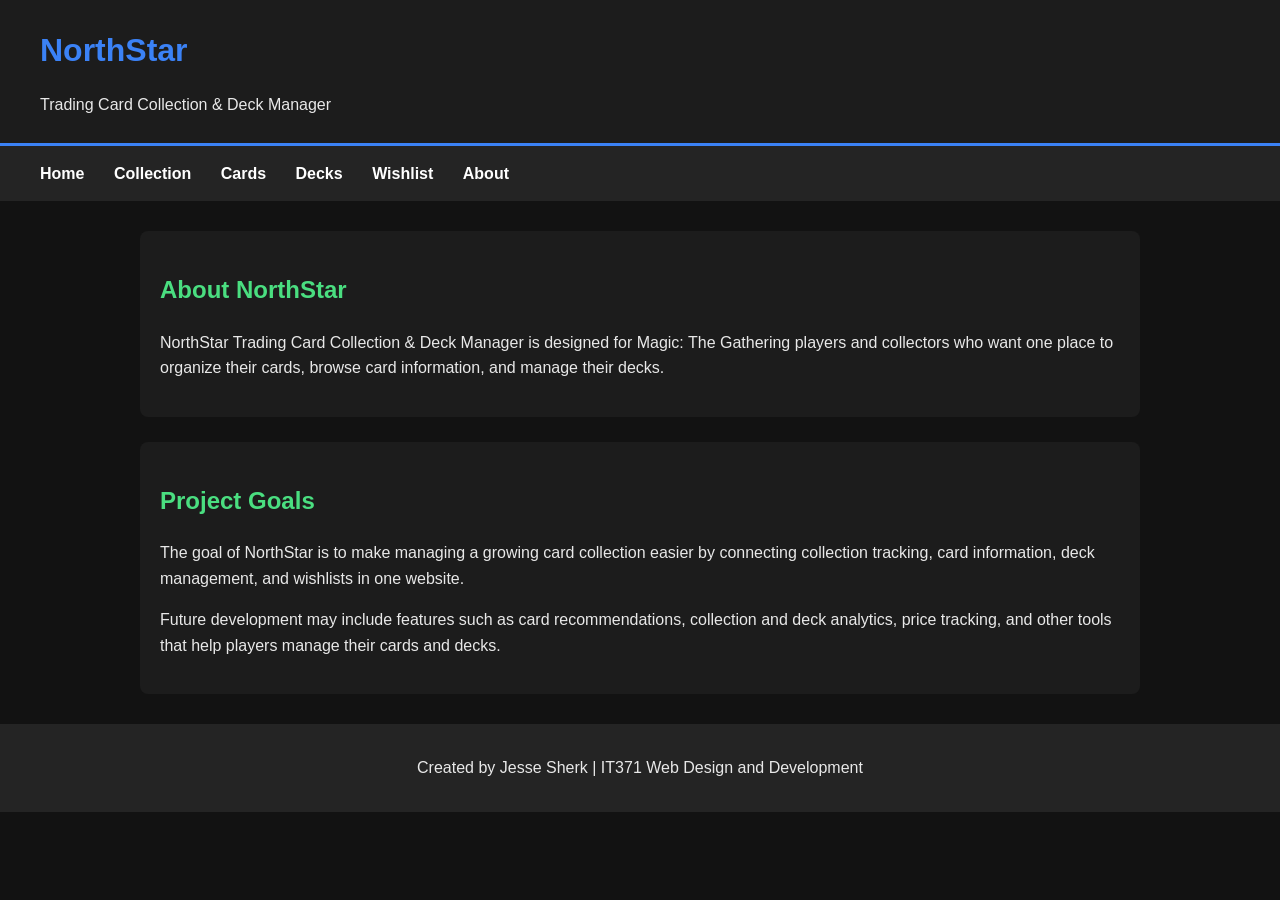
==== about.html @ 43867e19 "Add about.html for project information" ====
<!DOCTYPE html>
<html lang="en">
<head>
  <!-- Page metadata -->
  <meta charset="UTF-8">
  <meta name="viewport" content="width=device-width, initial-scale=1.0">
  <meta name="description" content="About the NorthStar Trading Card Collection and Deck Manager">
  <meta name="author" content="Jesse Sherk">
  <link rel="stylesheet" href="styles.css">
  <title>About | NorthStar</title>
</head>
<body>

  <!-- Site Header -->
  <header>
    <h1>NorthStar</h1>
    <p>Trading Card Collection &amp; Deck Manager</p>
  </header>

  <!-- Main Navigation -->
  <nav>
    <a href="index.html">Home</a>
    <a href="collection.html">Collection</a>
    <a href="cards.html">Cards</a>
    <a href="decks.html">Decks</a>
    <a href="wishlist.html">Wishlist</a>
    <a href="about.html">About</a>
  </nav>

  <!-- Main Page Content -->
  <main>
    <section>
      <h2>About NorthStar</h2>
      <p>
        NorthStar Trading Card Collection &amp; Deck Manager is designed for
        Magic: The Gathering players and collectors who want one place to
        organize their cards, browse card information, and manage their decks.
      </p>
    </section>

    <section>
      <h2>Project Goals</h2>
      <p>
        The goal of NorthStar is to make managing a growing card collection
        easier by connecting collection tracking, card information, deck
        management, and wishlists in one website.
      </p>
      <p>
        Future development may include features such as card recommendations,
        collection and deck analytics, price tracking, and other tools that
        help players manage their cards and decks.
      </p>
    </section>
  </main>

  <!-- Site Footer -->
  <footer>
    <p>Created by Jesse Sherk | IT371 Web Design and Development</p>
  </footer>

</body>
</html>
---- styles.css ----
/* NorthStar Trading Card Collection & Deck Manager */
/* IT371 Web Design and Development */

/* Main page settings */
body {
    background-color: #121212;
    color: #e8e8e8;
    font-family: Arial, Helvetica, sans-serif;
    margin: 0;
    line-height: 1.6;
}

/* Site header */
header {
    background-color: #1c1c1c;
    padding: 25px 40px;
    border-bottom: 3px solid #3b82f6;
}

header h1 {
    color: #3b82f6;
    margin: 0;
}

header p {
    margin-bottom: 0;
}

/* Navigation menu */
nav {
    background-color: #242424;
    padding: 15px 40px;
}

nav a {
    color: #ffffff;
    text-decoration: none;
    margin-right: 25px;
    font-weight: bold;
}

nav a:hover {
    color: #4ade80;
    text-decoration: underline;
}

/* Main page content */
main {
    max-width: 1000px;
    margin: 30px auto;
    padding: 0 30px;
}

h2 {
    color: #4ade80;
}

h3 {
    color: #3b82f6;
}

/* Content sections */
section {
    background-color: #1c1c1c;
    padding: 20px;
    margin-bottom: 25px;
    border-radius: 8px;
}

/* Footer */
footer {
    background-color: #242424;
    text-align: center;
    padding: 15px;
    margin-top: 30px;
}
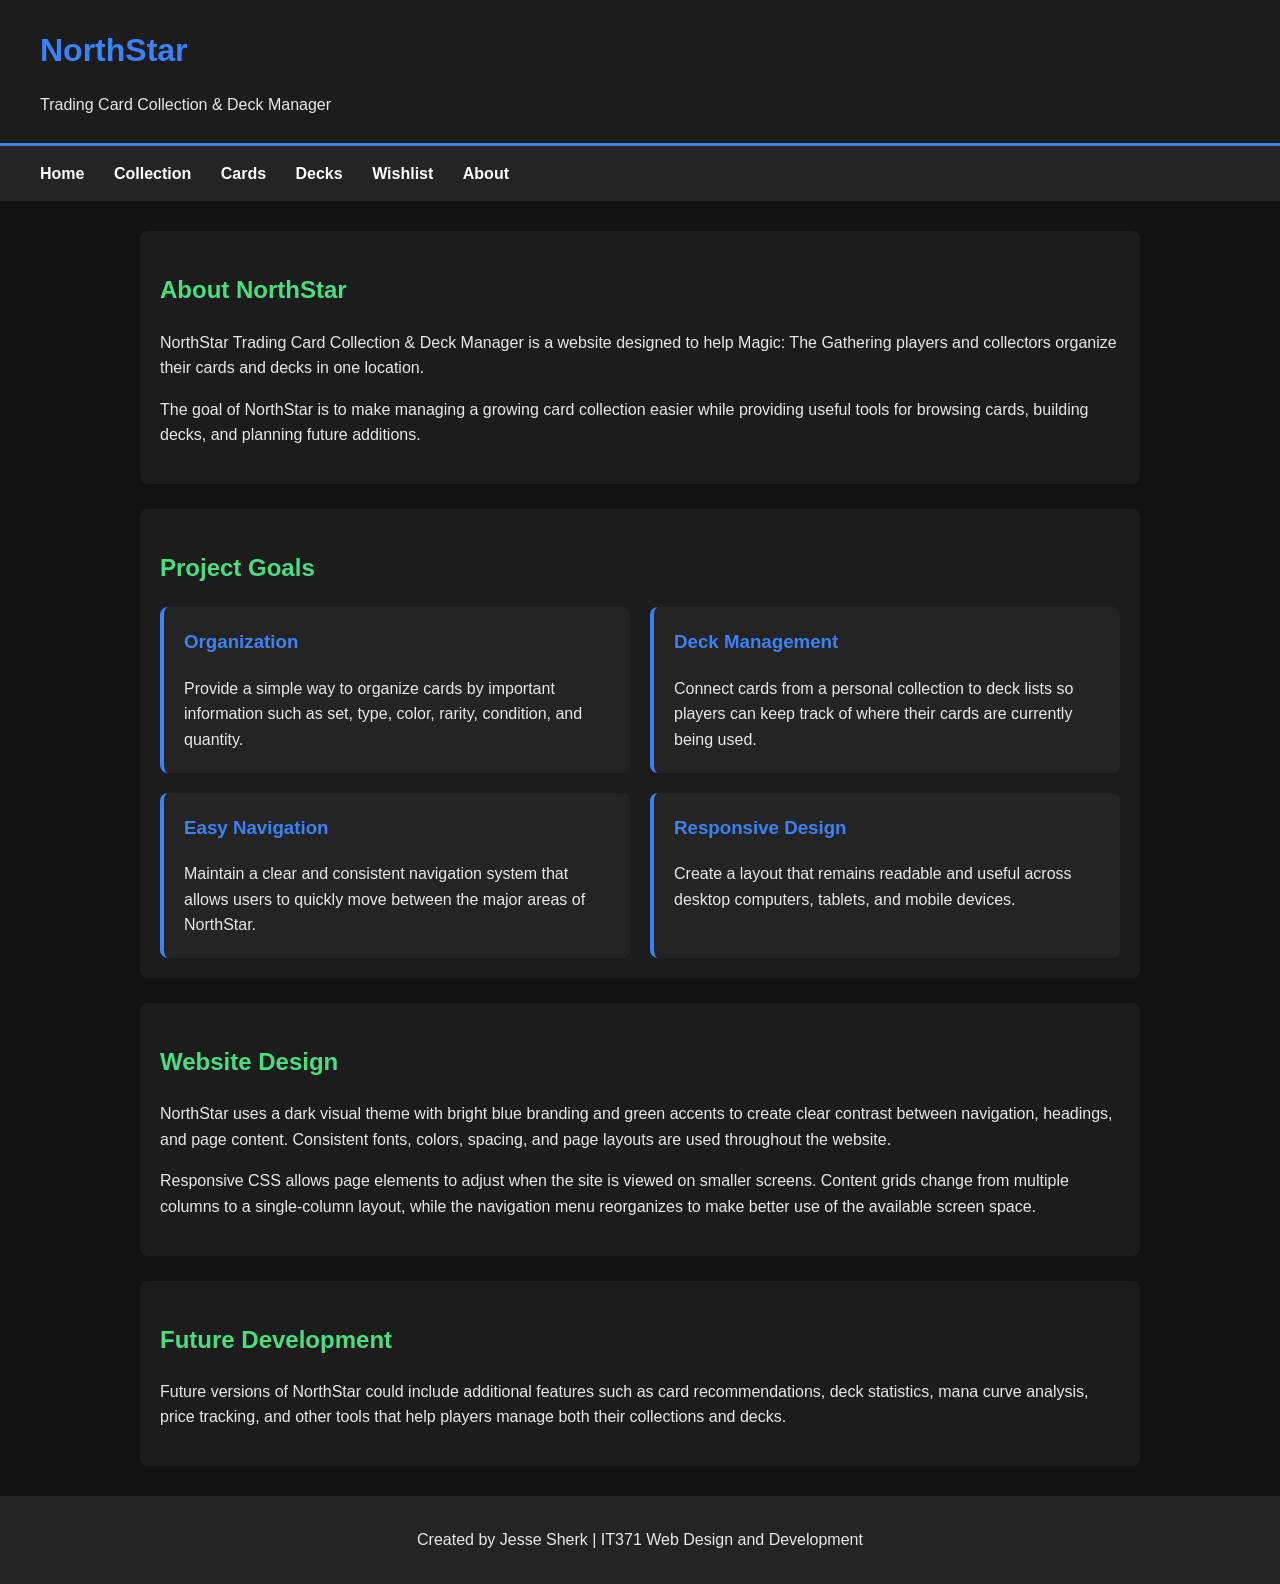
==== commit d55bc39e: "Refactor about.html for improved structure" ====
--- a/about.html
+++ b/about.html
@@ -1,62 +1,128 @@
 <!DOCTYPE html>
 <html lang="en">
 <head>
-  <!-- Page metadata -->
-  <meta charset="UTF-8">
-  <meta name="viewport" content="width=device-width, initial-scale=1.0">
-  <meta name="description" content="About the NorthStar Trading Card Collection and Deck Manager">
-  <meta name="author" content="Jesse Sherk">
-  <link rel="stylesheet" href="styles.css">
-  <title>About | NorthStar</title>
+    <!-- Page metadata -->
+    <meta charset="UTF-8">
+    <meta name="viewport" content="width=device-width, initial-scale=1.0">
+    <meta name="description" content="About the NorthStar Trading Card Collection and Deck Manager">
+    <meta name="author" content="Jesse Sherk">
+    <link rel="stylesheet" href="styles.css">
+    <title>About | NorthStar</title>
 </head>
 <body>
 
-  <!-- Site Header -->
-  <header>
-    <h1>NorthStar</h1>
-    <p>Trading Card Collection &amp; Deck Manager</p>
-  </header>
+    <!-- Site Header -->
+    <header>
+        <h1>NorthStar</h1>
+        <p>Trading Card Collection &amp; Deck Manager</p>
+    </header>
 
-  <!-- Main Navigation -->
-  <nav>
-    <a href="index.html">Home</a>
-    <a href="collection.html">Collection</a>
-    <a href="cards.html">Cards</a>
-    <a href="decks.html">Decks</a>
-    <a href="wishlist.html">Wishlist</a>
-    <a href="about.html">About</a>
-  </nav>
+    <!-- Main Navigation -->
+    <nav>
+        <a href="index.html">Home</a>
+        <a href="collection.html">Collection</a>
+        <a href="cards.html">Cards</a>
+        <a href="decks.html">Decks</a>
+        <a href="wishlist.html">Wishlist</a>
+        <a href="about.html">About</a>
+    </nav>
 
-  <!-- Main Page Content -->
-  <main>
-    <section>
-      <h2>About NorthStar</h2>
-      <p>
-        NorthStar Trading Card Collection &amp; Deck Manager is designed for
-        Magic: The Gathering players and collectors who want one place to
-        organize their cards, browse card information, and manage their decks.
-      </p>
-    </section>
+    <!-- Main Page Content -->
+    <main>
 
-    <section>
-      <h2>Project Goals</h2>
-      <p>
-        The goal of NorthStar is to make managing a growing card collection
-        easier by connecting collection tracking, card information, deck
-        management, and wishlists in one website.
-      </p>
-      <p>
-        Future development may include features such as card recommendations,
-        collection and deck analytics, price tracking, and other tools that
-        help players manage their cards and decks.
-      </p>
-    </section>
-  </main>
+        <!-- About NorthStar -->
+        <section>
+            <h2>About NorthStar</h2>
+            <p>
+                NorthStar Trading Card Collection &amp; Deck Manager is a website
+                designed to help Magic: The Gathering players and collectors
+                organize their cards and decks in one location.
+            </p>
+            <p>
+                The goal of NorthStar is to make managing a growing card
+                collection easier while providing useful tools for browsing
+                cards, building decks, and planning future additions.
+            </p>
+        </section>
 
-  <!-- Site Footer -->
-  <footer>
-    <p>Created by Jesse Sherk | IT371 Web Design and Development</p>
-  </footer>
+        <!-- Project Goals -->
+        <section>
+            <h2>Project Goals</h2>
+
+            <div class="feature-grid">
+
+                <div class="feature-card">
+                    <h3>Organization</h3>
+                    <p>
+                        Provide a simple way to organize cards by important
+                        information such as set, type, color, rarity,
+                        condition, and quantity.
+                    </p>
+                </div>
+
+                <div class="feature-card">
+                    <h3>Deck Management</h3>
+                    <p>
+                        Connect cards from a personal collection to deck lists
+                        so players can keep track of where their cards are
+                        currently being used.
+                    </p>
+                </div>
+
+                <div class="feature-card">
+                    <h3>Easy Navigation</h3>
+                    <p>
+                        Maintain a clear and consistent navigation system that
+                        allows users to quickly move between the major areas
+                        of NorthStar.
+                    </p>
+                </div>
+
+                <div class="feature-card">
+                    <h3>Responsive Design</h3>
+                    <p>
+                        Create a layout that remains readable and useful across
+                        desktop computers, tablets, and mobile devices.
+                    </p>
+                </div>
+
+            </div>
+        </section>
+
+        <!-- Website Design -->
+        <section>
+            <h2>Website Design</h2>
+            <p>
+                NorthStar uses a dark visual theme with bright blue branding
+                and green accents to create clear contrast between navigation,
+                headings, and page content. Consistent fonts, colors, spacing,
+                and page layouts are used throughout the website.
+            </p>
+            <p>
+                Responsive CSS allows page elements to adjust when the site is
+                viewed on smaller screens. Content grids change from multiple
+                columns to a single-column layout, while the navigation menu
+                reorganizes to make better use of the available screen space.
+            </p>
+        </section>
+
+        <!-- Future Development -->
+        <section>
+            <h2>Future Development</h2>
+            <p>
+                Future versions of NorthStar could include additional features
+                such as card recommendations, deck statistics, mana curve
+                analysis, price tracking, and other tools that help players
+                manage both their collections and decks.
+            </p>
+        </section>
+
+    </main>
+
+    <!-- Site Footer -->
+    <footer>
+        <p>Created by Jesse Sherk | IT371 Web Design and Development</p>
+    </footer>
 
 </body>
 </html>
--- a/styles.css
+++ b/styles.css
@@ -67,6 +67,65 @@
     border-radius: 8px;
 }
 
+/* NorthStar banner */
+.site-banner {
+    display: block;
+    width: 100%;
+    max-width: 800px;
+    height: auto;
+    margin: 0 auto 25px;
+    border-radius: 8px;
+}
+
+/* Feature card grid */
+.feature-grid {
+    display: grid;
+    grid-template-columns: repeat(2, 1fr);
+    gap: 20px;
+}
+
+.feature-card {
+    background-color: #242424;
+    padding: 20px;
+    border-radius: 8px;
+    border-left: 4px solid #3b82f6;
+}
+
+.feature-card h3 {
+    margin-top: 0;
+}
+
+.feature-card p {
+    margin-bottom: 0;
+}
+
+/* Collection table */
+.table-container {
+    overflow-x: auto;
+}
+
+.collection-table {
+    width: 100%;
+    border-collapse: collapse;
+    margin-top: 20px;
+}
+
+.collection-table th,
+.collection-table td {
+    padding: 12px;
+    text-align: left;
+    border-bottom: 1px solid #444444;
+}
+
+.collection-table th {
+    background-color: #242424;
+    color: #4ade80;
+}
+
+.collection-table tr:hover {
+    background-color: #242424;
+}
+
 /* Footer */
 footer {
     background-color: #242424;
@@ -74,3 +133,41 @@
     padding: 15px;
     margin-top: 30px;
 }
+
+/* Mobile responsive layout */
+@media (max-width: 600px) {
+    header {
+        padding: 20px;
+    }
+
+    nav {
+        padding: 12px 20px;
+        display: grid;
+        grid-template-columns: repeat(3, 1fr);
+        gap: 10px;
+    }
+
+    nav a {
+        margin-right: 0;
+        text-align: center;
+    }
+
+    main {
+        margin: 20px auto;
+        padding: 0 20px;
+    }
+
+    .site-banner {
+        width: 100%;
+        height: auto;
+        margin-bottom: 20px;
+    }
+
+    section {
+        padding: 18px;
+    }
+
+    .feature-grid {
+        grid-template-columns: 1fr;
+    }
+}
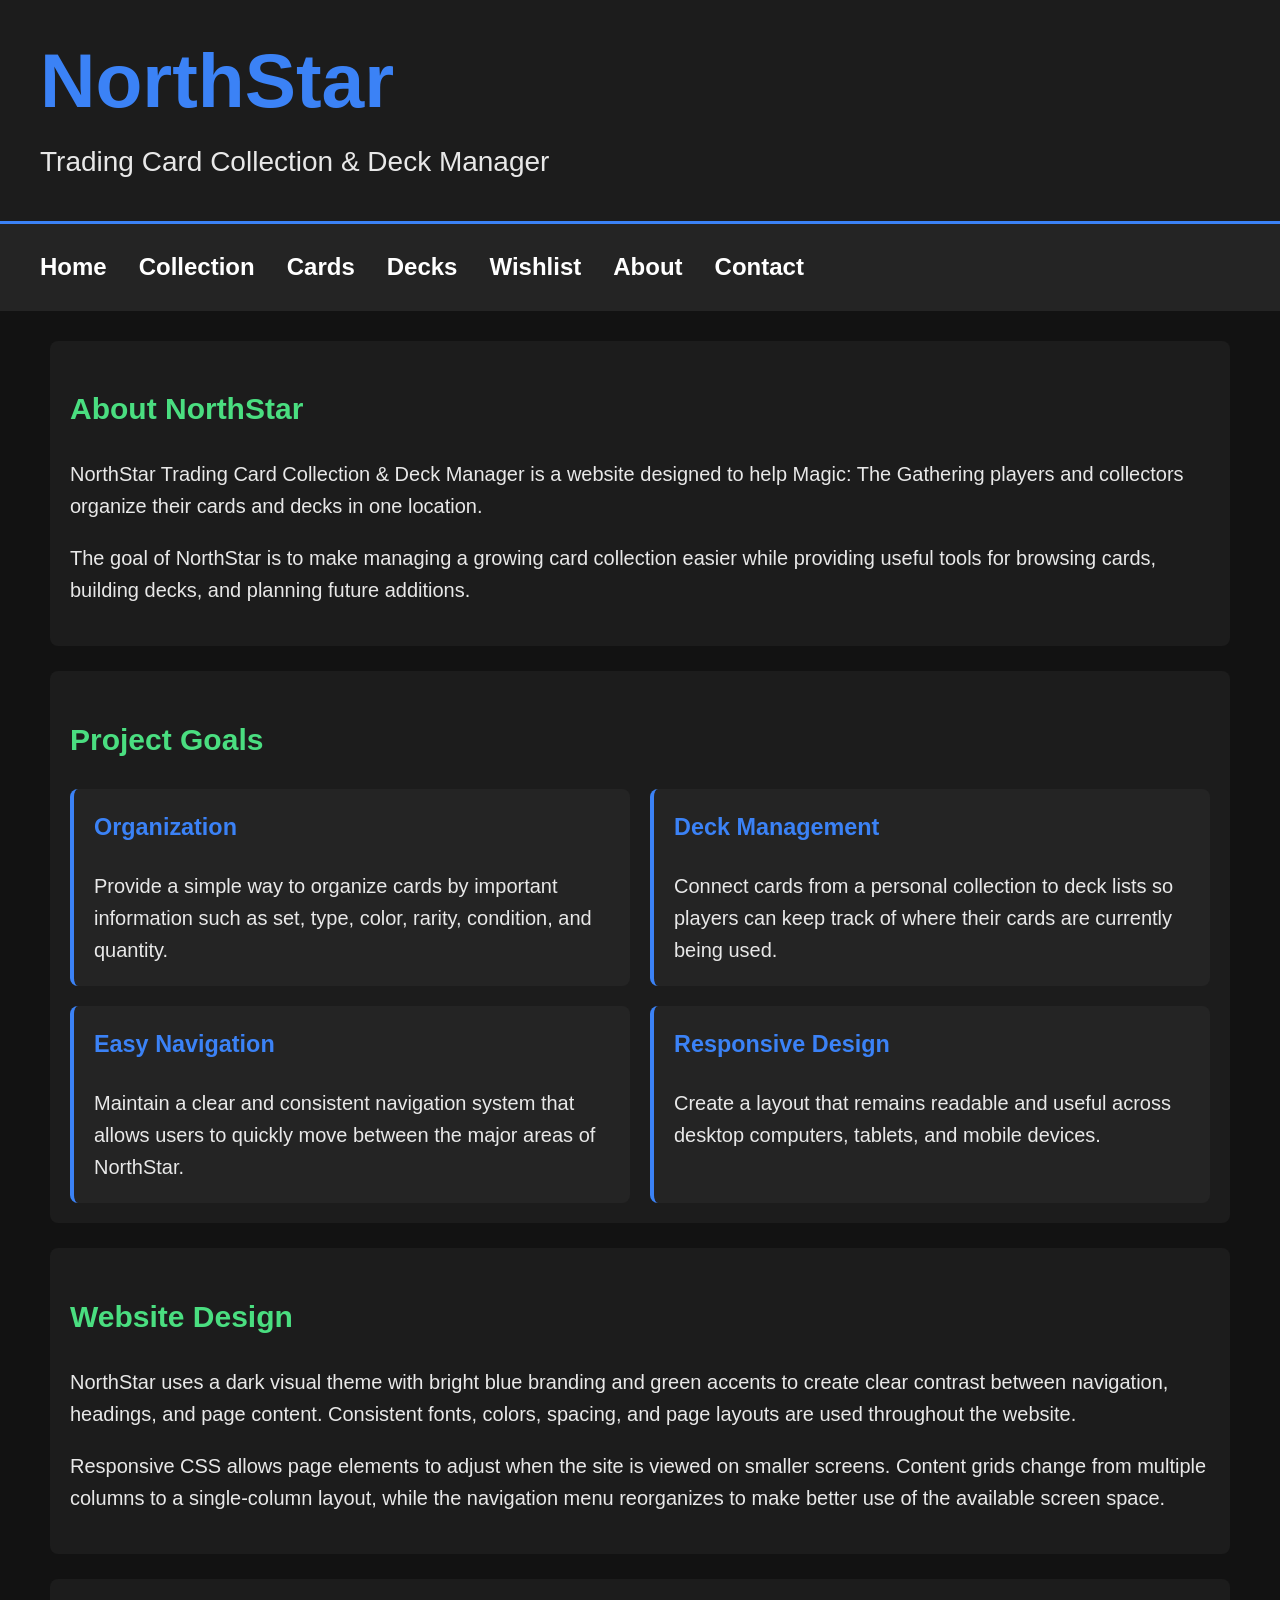
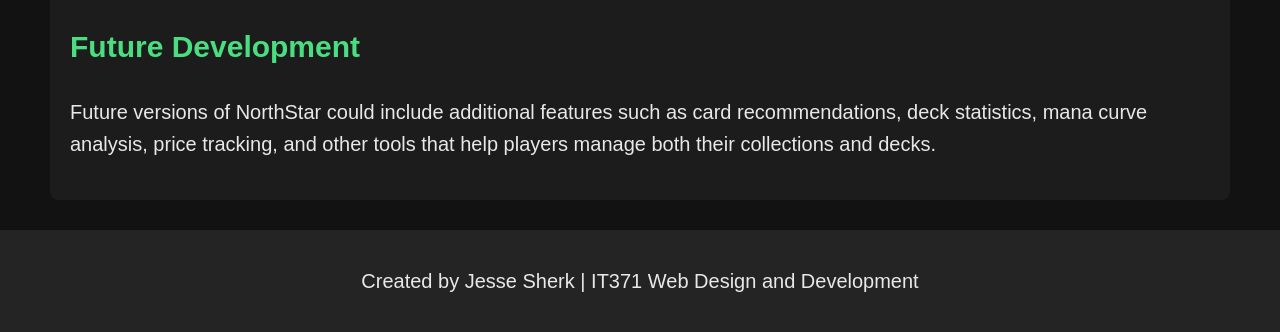
==== commit e5954fa7: "Add M6 contact form and submission confirmation" ====
--- a/about.html
+++ b/about.html
@@ -25,6 +25,7 @@
         <a href="decks.html">Decks</a>
         <a href="wishlist.html">Wishlist</a>
         <a href="about.html">About</a>
+        <a href="contact.html">Contact</a>
     </nav>
 
     <!-- Main Page Content -->
--- a/styles.css
+++ b/styles.css
@@ -1,11 +1,22 @@
 /* NorthStar Trading Card Collection & Deck Manager */
 /* IT371 Web Design and Development */
+
+/* Include padding and borders in element widths. */
+* {
+    box-sizing: border-box;
+}
+
+/* Keep filtered cards and inactive controls hidden. */
+[hidden] {
+    display: none !important;
+}
 
 /* Main page settings */
 body {
     background-color: #121212;
     color: #e8e8e8;
     font-family: Arial, Helvetica, sans-serif;
+    font-size: 20px;
     margin: 0;
     line-height: 1.6;
 }
@@ -13,40 +24,58 @@
 /* Site header */
 header {
     background-color: #1c1c1c;
-    padding: 25px 40px;
+    padding: 36px 40px;
     border-bottom: 3px solid #3b82f6;
 }
 
 header h1 {
     color: #3b82f6;
+    font-size: clamp(48px, 6vw, 80px);
+    font-weight: 800;
+    line-height: 1.15;
     margin: 0;
 }
 
 header p {
-    margin-bottom: 0;
+    font-size: clamp(20px, 2.5vw, 28px);
+    margin: 16px 0 0;
 }
 
 /* Navigation menu */
 nav {
-    background-color: #242424;
-    padding: 15px 40px;
+    display: flex;
+    flex-wrap: wrap;
+    gap: 14px 32px;
+    background-color: #242424;
+    padding: 18px 40px;
 }
 
 nav a {
     color: #ffffff;
+    font-size: 24px;
     text-decoration: none;
-    margin-right: 25px;
-    font-weight: bold;
-}
-
-nav a:hover {
+    font-weight: bold;
+    padding: 6px 0;
+}
+
+nav a:hover,
+nav a[aria-current="page"] {
     color: #4ade80;
     text-decoration: underline;
 }
 
+/* Visible keyboard focus for links and form controls */
+a:focus-visible,
+button:focus-visible,
+input:focus-visible,
+select:focus-visible {
+    outline: 3px solid #4ade80;
+    outline-offset: 4px;
+}
+
 /* Main page content */
 main {
-    max-width: 1000px;
+    max-width: 1240px;
     margin: 30px auto;
     padding: 0 30px;
 }
@@ -80,15 +109,17 @@
 /* Feature card grid */
 .feature-grid {
     display: grid;
-    grid-template-columns: repeat(2, 1fr);
+    grid-template-columns: repeat(2, minmax(0, 1fr));
     gap: 20px;
 }
 
 .feature-card {
+    min-width: 0;
     background-color: #242424;
     padding: 20px;
     border-radius: 8px;
     border-left: 4px solid #3b82f6;
+    overflow-wrap: anywhere;
 }
 
 .feature-card h3 {
@@ -99,8 +130,78 @@
     margin-bottom: 0;
 }
 
+/* Shared search and filter controls */
+.filter-controls {
+    display: grid;
+    grid-template-columns: minmax(0, 2fr) repeat(2, minmax(0, 1fr));
+    gap: 16px;
+    align-items: end;
+    margin: 24px 0;
+}
+
+.filter-field {
+    min-width: 0;
+}
+
+.filter-field label {
+    display: block;
+    margin-bottom: 6px;
+    font-weight: bold;
+}
+
+.filter-field input,
+.filter-field select {
+    width: 100%;
+    min-height: 48px;
+    padding: 10px 12px;
+    border: 1px solid #888888;
+    border-radius: 6px;
+    background-color: #121212;
+    color: #e8e8e8;
+    font: inherit;
+    color-scheme: dark;
+}
+
+.filter-field select {
+    height: 48px;
+}
+
+.filter-field input::placeholder {
+    color: #b8b8b8;
+}
+
+.filter-controls button {
+    justify-self: start;
+    min-height: 48px;
+    padding: 10px 20px;
+    border: 2px solid transparent;
+    border-radius: 6px;
+    background-color: #4ade80;
+    color: #121212;
+    font: inherit;
+    font-weight: bold;
+    cursor: pointer;
+}
+
+.filter-controls button:hover {
+    background-color: #86efac;
+}
+
+/* Filter feedback */
+[data-result-count] {
+    font-weight: bold;
+    color: #4ade80;
+}
+
+[data-no-results] {
+    padding: 16px;
+    border-left: 4px solid #4ade80;
+    background-color: #242424;
+}
+
 /* Collection table */
 .table-container {
+    max-width: 100%;
     overflow-x: auto;
 }
 
@@ -108,6 +209,12 @@
     width: 100%;
     border-collapse: collapse;
     margin-top: 20px;
+}
+
+.collection-table caption {
+    text-align: left;
+    font-weight: bold;
+    padding-bottom: 10px;
 }
 
 .collection-table th,
@@ -122,7 +229,7 @@
     color: #4ade80;
 }
 
-.collection-table tr:hover {
+.collection-table tbody tr:hover {
     background-color: #242424;
 }
 
@@ -134,21 +241,40 @@
     margin-top: 30px;
 }
 
+/* Tablet and narrow-window filter layout */
+@media (max-width: 800px) {
+    .filter-controls {
+        grid-template-columns: repeat(2, minmax(0, 1fr));
+    }
+
+    .filter-field:first-child {
+        grid-column: 1 / -1;
+    }
+}
+
 /* Mobile responsive layout */
 @media (max-width: 600px) {
+    body {
+        font-size: 16px;
+    }
+
     header {
-        padding: 20px;
+        padding: 28px 20px;
     }
 
     nav {
-        padding: 12px 20px;
         display: grid;
-        grid-template-columns: repeat(3, 1fr);
+        grid-template-columns: repeat(3, minmax(0, 1fr));
+        padding: 14px 20px;
         gap: 10px;
     }
 
     nav a {
-        margin-right: 0;
+        display: flex;
+        align-items: center;
+        justify-content: center;
+        min-height: 44px;
+        font-size: 18px;
         text-align: center;
     }
 
@@ -158,8 +284,6 @@
     }
 
     .site-banner {
-        width: 100%;
-        height: auto;
         margin-bottom: 20px;
     }
 
@@ -167,7 +291,50 @@
         padding: 18px;
     }
 
-    .feature-grid {
-        grid-template-columns: 1fr;
-    }
-}
+    .feature-grid,
+    .filter-controls {
+        grid-template-columns: minmax(0, 1fr);
+    }
+
+    .filter-controls button {
+        width: 100%;
+    }
+
+    /* Keep the table readable within its own scrolling container. */
+    .collection-table {
+        min-width: 650px;
+    }
+
+    .collection-table th,
+    .collection-table td {
+        padding: 10px;
+    }
+}
+
+/* M6 contact form: match the shared theme and fit narrow screens. */
+.contact-form { max-width: 720px; }
+.contact-form fieldset { min-width: 0; margin: 0; padding: 20px; border: 1px solid #888; border-radius: 6px; }
+.contact-form legend { padding: 0 8px; font-weight: bold; color: #4ade80; }
+.contact-field { margin-bottom: 20px; }
+.contact-field label { display: block; margin-bottom: 6px; font-weight: bold; }
+.contact-field input, .contact-field textarea {
+    display: block; width: 100%; min-height: 48px; padding: 10px 12px;
+    border: 1px solid #888; border-radius: 6px; background: #121212;
+    color: #e8e8e8; font: inherit; color-scheme: dark;
+}
+.contact-field textarea { resize: vertical; }
+.contact-field textarea:focus-visible { outline: 3px solid #4ade80; outline-offset: 4px; }
+.contact-form button {
+    min-height: 48px; padding: 10px 20px; border: 2px solid transparent;
+    border-radius: 6px; background: #4ade80; color: #121212;
+    font: inherit; font-weight: bold; cursor: pointer;
+}
+.contact-form button:hover { background: #86efac; }
+.contact-form button:disabled { opacity: .65; cursor: wait; }
+.contact-status:empty { display: none; }
+.contact-status { padding: 16px; background: #242424; border-left: 4px solid #4ade80; overflow-wrap: anywhere; }
+.contact-status[data-state="error"] { border-color: #fca5a5; color: #fca5a5; }
+@media (max-width: 600px) {
+    .contact-form fieldset { padding: 14px; }
+    .contact-form button { width: 100%; }
+}
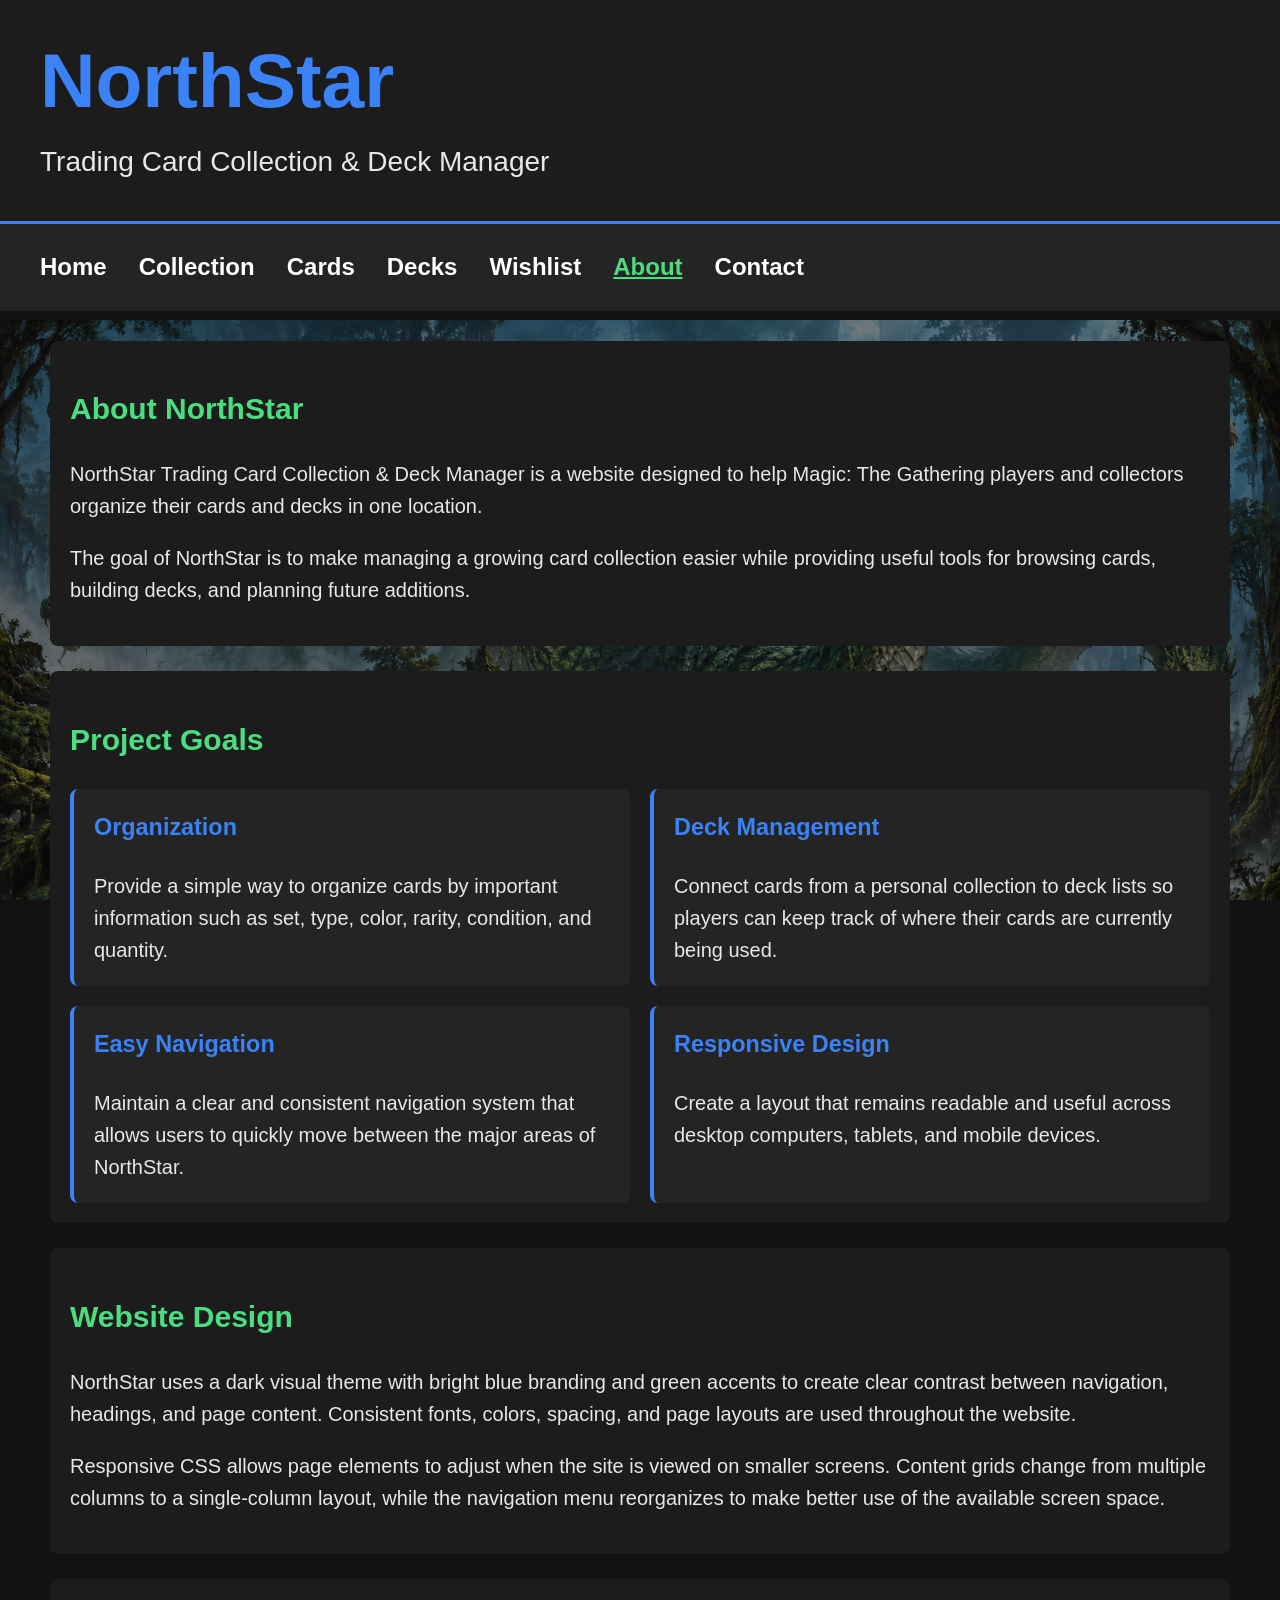
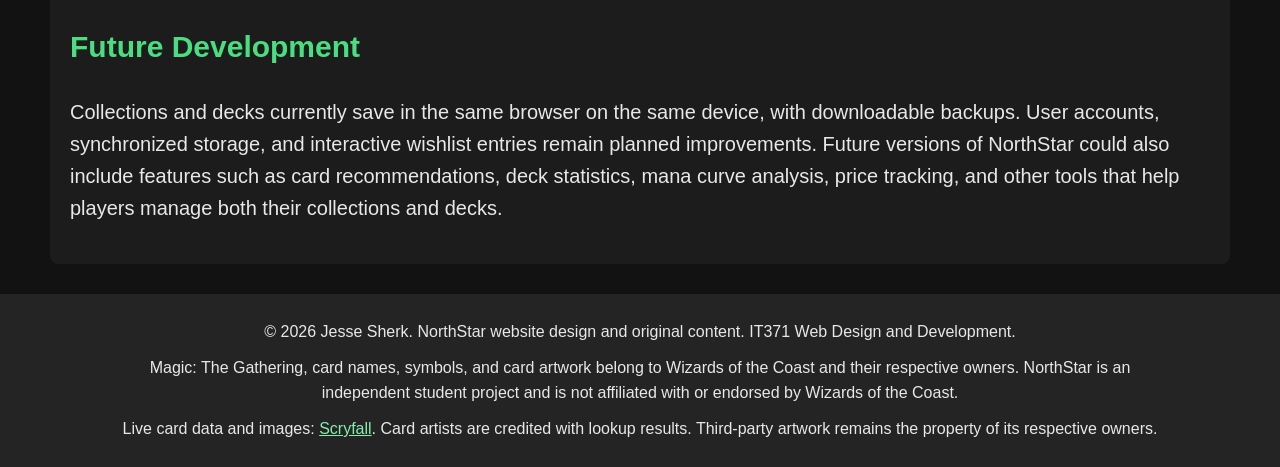
==== commit ea9f1629: "Complete M7 final website with demo video and credits" ====
--- a/about.html
+++ b/about.html
@@ -18,13 +18,13 @@
     </header>
 
     <!-- Main Navigation -->
-    <nav>
+    <nav aria-label="Main navigation">
         <a href="index.html">Home</a>
         <a href="collection.html">Collection</a>
         <a href="cards.html">Cards</a>
         <a href="decks.html">Decks</a>
         <a href="wishlist.html">Wishlist</a>
-        <a href="about.html">About</a>
+        <a href="about.html" aria-current="page">About</a>
         <a href="contact.html">Contact</a>
     </nav>
 
@@ -111,7 +111,7 @@
         <section>
             <h2>Future Development</h2>
             <p>
-                Future versions of NorthStar could include additional features
+                Collections and decks currently save in the same browser on the same device, with downloadable backups. User accounts, synchronized storage, and interactive wishlist entries remain planned improvements. Future versions of NorthStar could also include features
                 such as card recommendations, deck statistics, mana curve
                 analysis, price tracking, and other tools that help players
                 manage both their collections and decks.
@@ -122,7 +122,9 @@
 
     <!-- Site Footer -->
     <footer>
-        <p>Created by Jesse Sherk | IT371 Web Design and Development</p>
+        <p>&copy; 2026 Jesse Sherk. NorthStar website design and original content. IT371 Web Design and Development.</p>
+        <p>Magic: The Gathering, card names, symbols, and card artwork belong to Wizards of the Coast and their respective owners. NorthStar is an independent student project and is not affiliated with or endorsed by Wizards of the Coast.</p>
+        <p>Live card data and images: <a href="https://scryfall.com/" target="_blank" rel="noopener noreferrer">Scryfall</a>. Card artists are credited with lookup results. Third-party artwork remains the property of its respective owners.</p>
     </footer>
 
 </body>
--- a/styles.css
+++ b/styles.css
@@ -338,3 +338,30 @@
     .contact-form fieldset { padding: 14px; }
     .contact-form button { width: 100%; }
 }
+
+/* Keep the hydra artwork at a consistent desktop size below navigation. */
+body { position: relative; isolation: isolate; }
+body::before {
+    content: "";
+    position: fixed;
+    inset: 0;
+    z-index: -1;
+    pointer-events: none;
+    background-image: url("hydra-background.png");
+    background-position: center 320px;
+    background-size: 2800px auto;
+    background-repeat: no-repeat;
+    opacity: 0.45;
+}
+@media (max-width: 2800px) {
+    body::before { background-size: 100% auto; }
+}
+@media (max-width: 600px) {
+    body::before { background-position: center 300px; opacity: 0.35; }
+}
+
+/* Final submission: responsive demo and readable ownership credits. */
+.site-demo { display:block; width:100%; max-width:960px; height:auto; margin:20px auto; background:#000; }
+main a, footer a { color:#86efac; }
+footer p { max-width:1100px; margin:10px auto; padding:0 16px; }
+footer { font-size:16px; }
